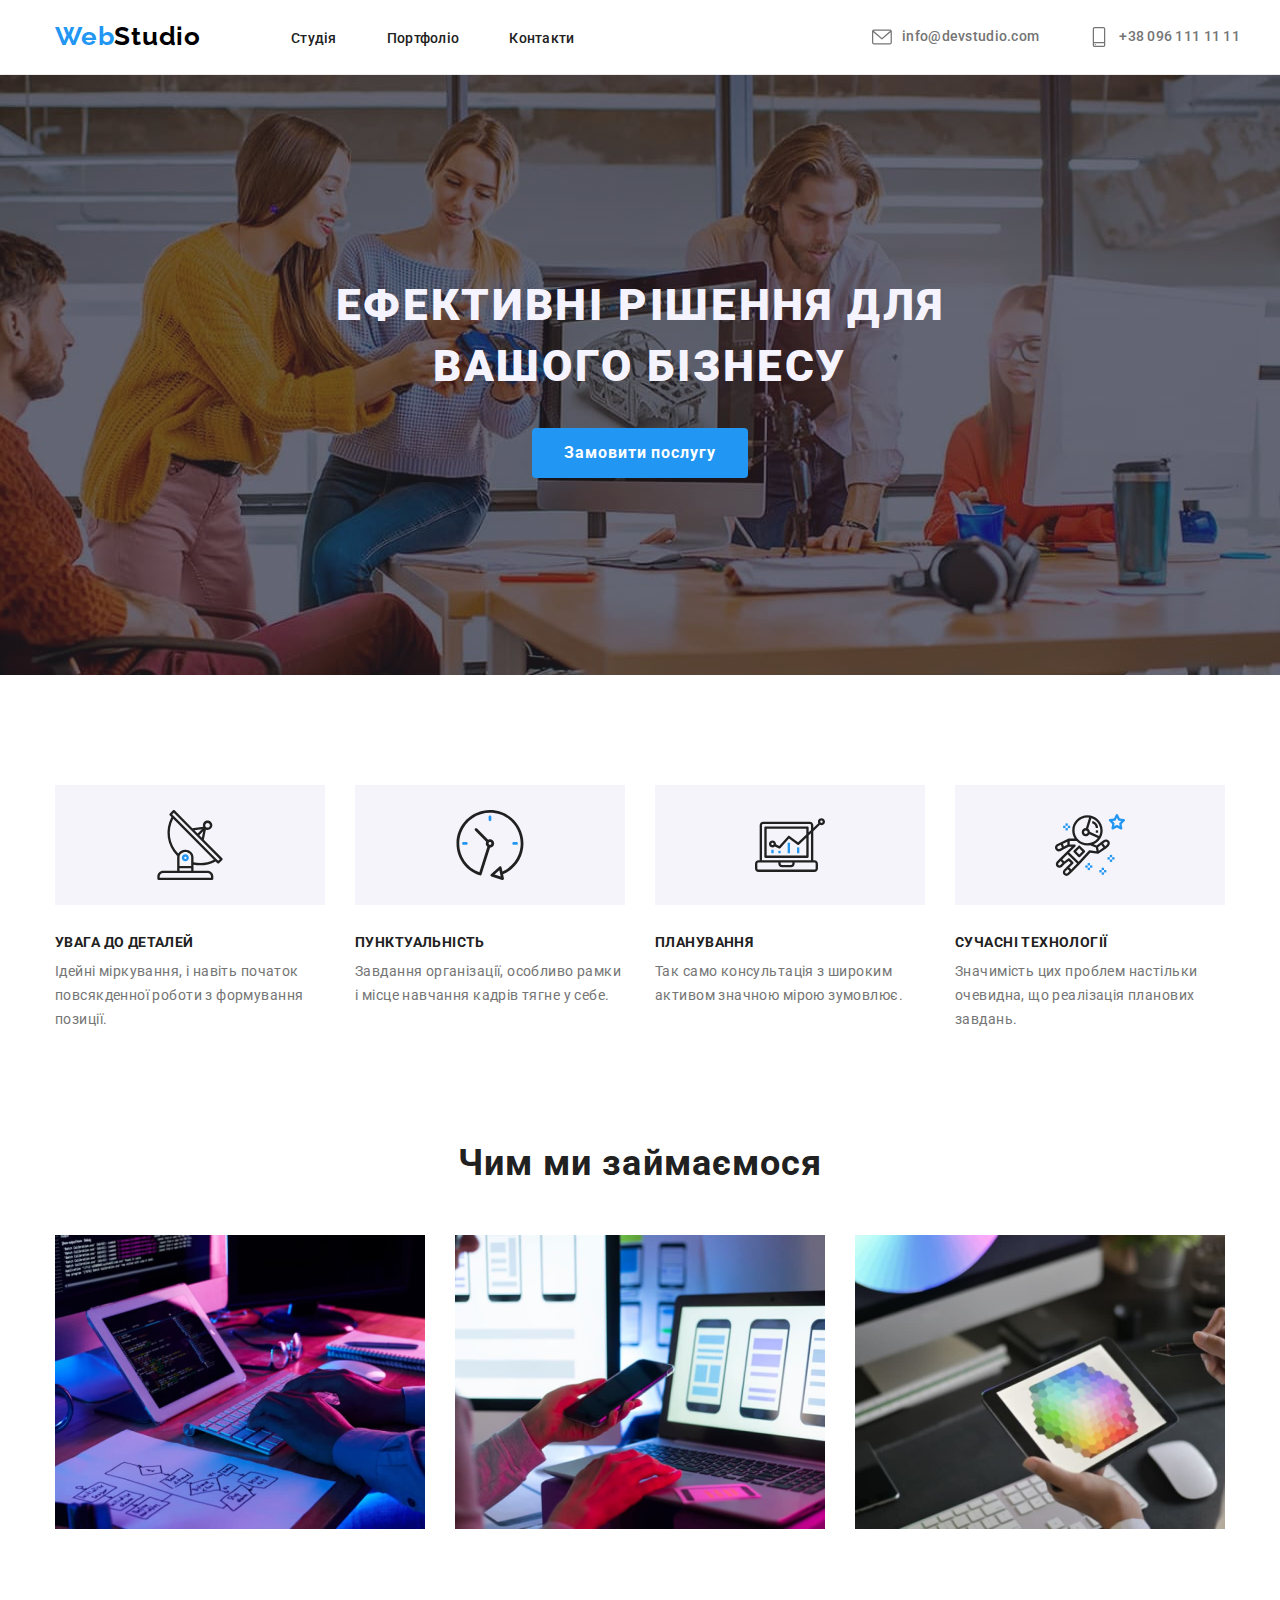
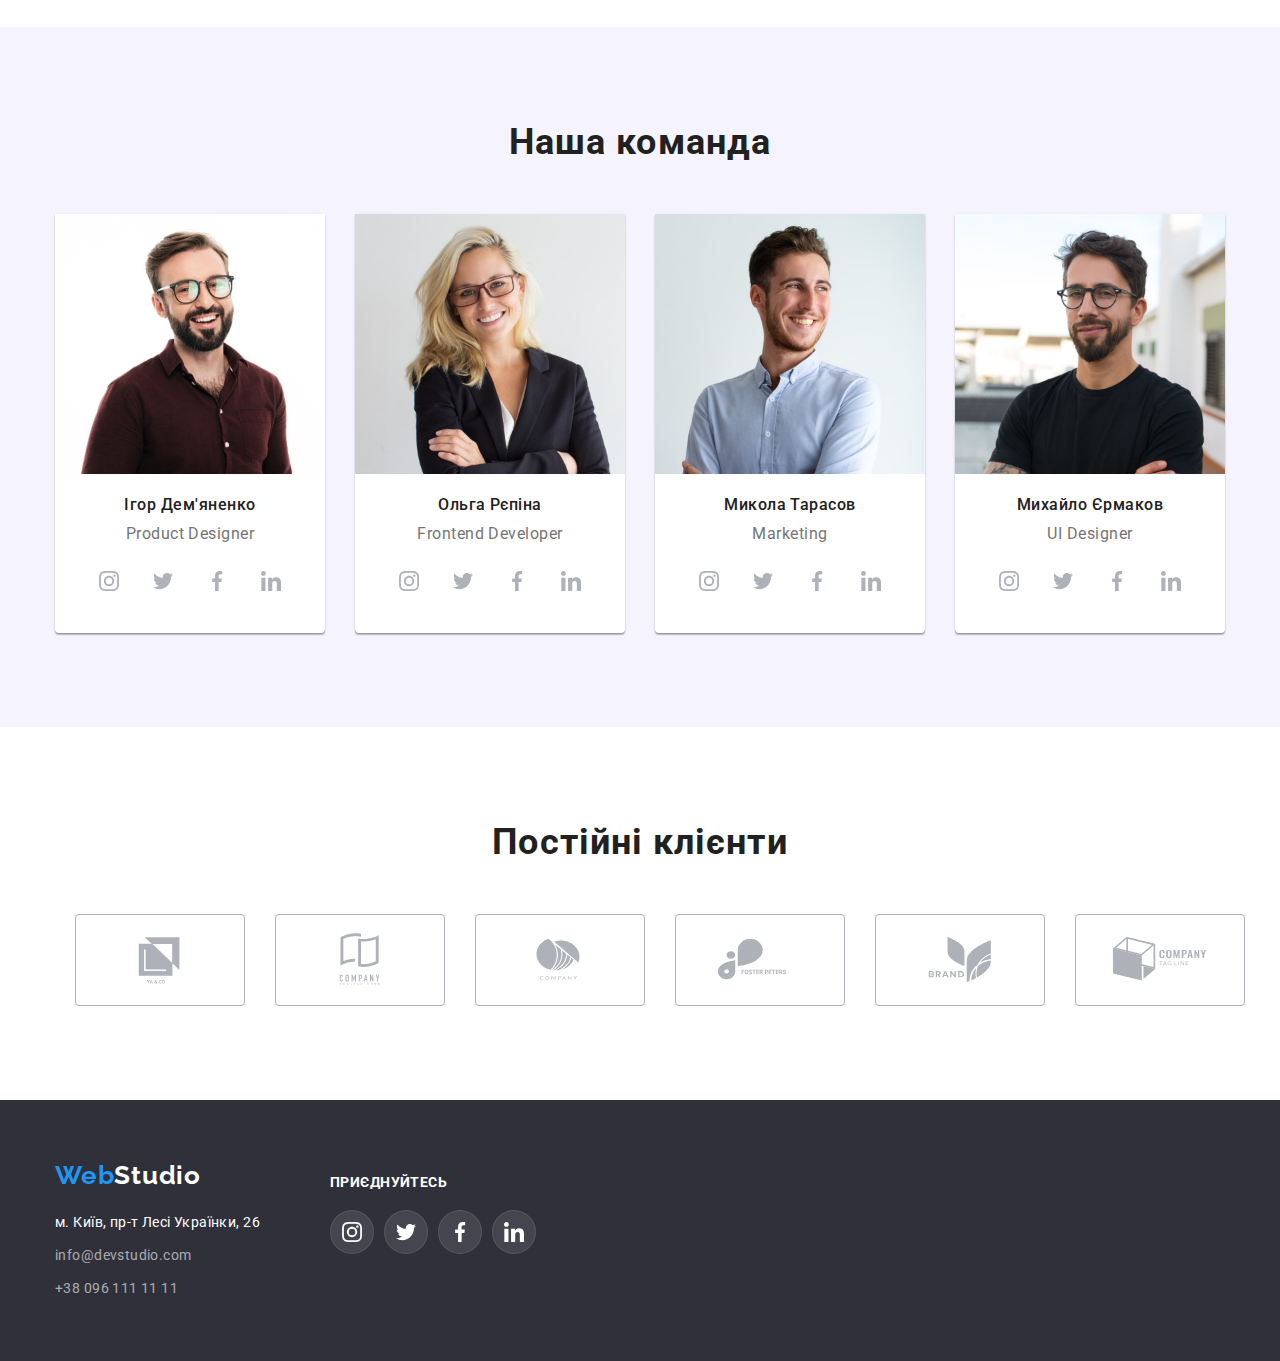
==== index.html @ 4352161a "begin" ====
<!DOCTYPE html>
<html lang="uk">

<head>
    <meta charset="UTF-8">
    <meta http-equiv="X-UA-Compatible" content="IE=edge">
    <meta name="viewport" content="width=device-width, initial-scale=1.0">
    <title>MainPage</title>
    <link rel="preconnect" href="https://fonts.googleapis.com">
    <link rel="preconnect" href="https://fonts.gstatic.com" crossorigin>
    <link href="https://fonts.googleapis.com/css2?family=Raleway:wght@700&family=Roboto:wght@400;500;700;900&display=swap"
        rel="stylesheet">
    <link rel="stylesheet" href="https://cdnjs.cloudflare.com/ajax/libs/modern-normalize/1.1.0/modern-normalize.min.css">    
    <link rel="stylesheet" href="./styles/style.css">
    
</head>

<body>
    <header class="header1">
        <div class="container-first">
        <a href="" class="text-web link">Web<span class="text-studio">Studio</span></a>
        <nav class="nav">
            <ul class="nav-list list">
                <li class="item"><a href="index.html" class="header-links link">Студія</a></li>
                <li class="item"><a href="portfolio.html" class="header-links link">Портфоліо</a></li>
                <li class="item"><a href="" class="header-links link">Контакти</a></li>
            </ul>
        </nav>
        <ul class="address-list list">
        <li class="item">
        <a href="mailto:info@devstudio.com" class="header-link link"><svg class="envelope-icon" width="20" height="20">
        <use href="./images/icons.svg#icon-envelopeh"></use>
        </svg>info@devstudio.com</a></li>
        <li class="item">
        <a href="tel:+380961111111" class="header-link link"><svg class="icon-smartphone" width="20" height="20">
            <use href="./images/icons.svg#icon-smartphone"></use>
        </svg>+38 096 111 11 11</a></li>
        </ul>
        </div>
    </header>
    <main>
        <section class="main-header">
            <div class="container">
            <h1 class="efect-decision">Ефективні рішення для вашого бізнесу</h1>
            <button class="order-service" type="button">Замовити послугу</button>
            </div>
        </section>
        <section class="studio-facts">
            <div class="container">
            <ul class="studio-facts-container list">
                <li class="studio-facts-item antenna-icon">
                    <h3 class="facts-header">увага до деталей</h3>
                    <p class="description-items">Ідейні міркування, і навіть початок повсякденної роботи з формування
                        позиції.</p>
                </li>
                <li class="studio-facts-item clock-icon">
                    <h3 class="facts-header">пунктуальність</h3>
                    <p class="description-items">Завдання організації, особливо рамки і місце навчання кадрів тягне у
                        себе.</p>
                </li>
                <li class="studio-facts-item diagram-icon">
                    <h3 class="facts-header">планування</h3>
                    <p class="description-items">Так само консультація з широким активом значною мірою зумовлює.</p>
                </li>
                <li class="studio-facts-item astronaut-icon">
                    <h3 class="facts-header">сучасні технології</h3>
                    <p class="description-items">Значимість цих проблем настільки очевидна, що реалізація планових
                        завдань.</p>
                </li>
            </ul>
            </div>
        </section>
        <section class="activities">
            <div class="container">
            <h2 class="job-header">Чим ми займаємося</h2>
            <ul class="pictures list">
                <li class="pictures-item">
                    <img class="item-image1" src="./images/laptop.jpg" alt="лептоп" width="370" height="294">
                </li>
                <li class="pictures-item">
                    <img class="item-image2" src="./images/phone.jpg" alt="смартфон" width="370" height="294">
                </li>
                <li class="pictures-item">
                    <img class="item-image3" src="./images/color.jpg" alt="палітра" width="370" height="294">
                </li>
            </ul>
            </div>
        </section>
        <section class="studio-team">
            <div class="container">
            <h2 class="job-header">Наша команда</h2>
            <ul class="studio-team-container list">
                <li class="name-card">
                    <img src="./images/11.jpg" alt="Ігор Дем'яненко" width="270" height="260">
                    <h3 class="name">Ігор Дем'яненко</h3>
                    <p class="description-team-items">Product Designer</p>
                    <div>
                    <ul class="social-team list">
                        <li class="social-team-item">
                            <a href="" class="social-team-link link"><svg class="social-team-icon" width="20" height="20">
                                    <use href="./images/icons.svg#icon-instagram"></use>
                                </svg></a>
                        </li>
                        <li class="social-team-item">
                            <a href="" class="social-team-link link"><svg class="social-team-icon" width="20" height="20">
                                    <use href="./images/icons.svg#icon-twitter"></use>
                                </svg></a>
                        </li>
                        <li class="social-team-item">
                            <a href="" class="social-team-link link"><svg class="social-team-icon" width="20" height="20">
                                    <use href="./images/icons.svg#icon-facebook"></use>
                                </svg></a>
                        </li>
                        <li class="social-team-item">
                            <a href="" class="social-team-link link"><svg class="social-team-icon" width="20" height="20">
                                    <use href="./images/icons.svg#icon-linkedin"></use>
                                </svg></a>
                        </li>
                    </ul>
                    </div>
                </li>
                <li class="name-card">
                    <img src="./images/12.jpg" alt="Ольга Рєпіна" width="270" height="260">
                    <h3 class="name">Ольга Рєпіна</h3>
                    <p class="description-team-items">Frontend Developer</p>
                    <div>
                        <ul class="social-team list">
                            <li class="social-team-item">
                                <a href="" class="social-team-link link"><svg class="social-team-icon" width="20" height="20">
                                        <use href="./images/icons.svg#icon-instagram"></use>
                                    </svg></a>
                            </li>
                            <li class="social-team-item">
                                <a href="" class="social-team-link link"><svg class="social-team-icon" width="20" height="20">
                                        <use href="./images/icons.svg#icon-twitter"></use>
                                    </svg></a>
                            </li>
                            <li class="social-team-item">
                                <a href="" class="social-team-link link"><svg class="social-team-icon" width="20" height="20">
                                        <use href="./images/icons.svg#icon-facebook"></use>
                                    </svg></a>
                            </li>
                            <li class="social-team-item">
                                <a href="" class="social-team-link link"><svg class="social-team-icon" width="20" height="20">
                                        <use href="./images/icons.svg#icon-linkedin"></use>
                                    </svg></a>
                            </li>
                        </ul>
                    </div>
                </li>
                <li class="name-card">
                    <img src="./images/13.jpg" alt="Микола Тарасов" width="270" height="260">
                    <h3 class="name">Микола Тарасов</h3>
                    <p class="description-team-items">Marketing</p>
                    <div>
                        <ul class="social-team list">
                            <li class="social-team-item">
                                <a href="" class="social-team-link link"><svg class="social-team-icon" width="20" height="20">
                                        <use href="./images/icons.svg#icon-instagram"></use>
                                    </svg></a>
                            </li>
                            <li class="social-team-item">
                                <a href="" class="social-team-link link"><svg class="social-team-icon" width="20" height="20">
                                        <use href="./images/icons.svg#icon-twitter"></use>
                                    </svg></a>
                            </li>
                            <li class="social-team-item">
                                <a href="" class="social-team-link link"><svg class="social-team-icon" width="20" height="20">
                                        <use href="./images/icons.svg#icon-facebook"></use>
                                    </svg></a>
                            </li>
                            <li class="social-team-item">
                                <a href="" class="social-team-link link"><svg class="social-team-icon" width="20" height="20">
                                        <use href="./images/icons.svg#icon-linkedin"></use>
                                    </svg></a>
                            </li>
                        </ul>
                    </div>
                </li>
                <li class="name-card">
                    <img src="./images/14.jpg" alt="Михайло Єрмаков" width="270" height="260">
                    <h3 class="name">Михайло Єрмаков</h3>
                    <p class="description-team-items">UI Designer</p>
                    <div>
                        <ul class="social-team list">
                            <li class="social-team-item">
                                <a href="" class="social-team-link link"><svg class="social-team-icon" width="20" height="20">
                                        <use href="./images/icons.svg#icon-instagram"></use>
                                    </svg></a>
                            </li>
                            <li class="social-team-item">
                                <a href="" class="social-team-link link"><svg class="social-team-icon" width="20" height="20">
                                        <use href="./images/icons.svg#icon-twitter"></use>
                                    </svg></a>
                            </li>
                            <li class="social-team-item">
                                <a href="" class="social-team-link link"><svg class="social-team-icon" width="20" height="20">
                                        <use href="./images/icons.svg#icon-facebook"></use>
                                    </svg></a>
                            </li>
                            <li class="social-team-item">
                                <a href="" class="social-team-link link"><svg class="social-team-icon" width="20" height="20">
                                        <use href="./images/icons.svg#icon-linkedin"></use>
                                    </svg></a>
                            </li>
                        </ul>
                    </div>
                </li>
            </ul>
            </div>
        </section>
        <section class="clients">
            <div class="container">
                <h2 class="job-header">Постійні клієнти</h2>
                <ul class="client list">
                    <li class="client-item">
                        <a href="" class="client-link link"><svg class="logo-icon" width="106" height="60">
                                <use href="./images/icons.svg#icon-Logo"></use>
                            </svg></a>
                    </li>
                    <li class="client-item">
                        <a href="" class="client-link link"><svg class="logo-icon" width="106" height="60">
                                <use href="./images/icons.svg#icon-Logo1"></use>
                            </svg></a>
                    </li>
                    <li class="client-item">
                        <a href="" class="client-link link"><svg class="logo-icon" width="106" height="60">
                                <use href="./images/icons.svg#icon-Logo2"></use>
                            </svg></a>
                    </li>
                    <li class="client-item">
                        <a href="" class="client-link link"><svg class="logo-icon" width="106" height="60">
                                <use href="./images/icons.svg#icon-Logo3"></use>
                            </svg></a>
                    </li>
                    <li class="client-item">
                        <a href="" class="client-link link"><svg class="logo-icon" width="106" height="60">
                                <use href="./images/icons.svg#icon-Logo4"></use>
                            </svg></a>
                    </li>
                    <li class="client-item">
                        <a href="" class="client-link link"><svg class="logo-icon" width="106" height="60">
                                <use href="./images/icons.svg#icon-Logo5"></use>
                            </svg></a>
                    </li>
                </ul>
            </div>
        </section>
    </main>
    <footer class="footer">
        <div class="container container-footer">
        <div class="footer-web">
        <a href="" class="text-web2 link">Web<span class="text-studi">Studio</span></a>
        <address>
            <ul class="list-addr list">
                <li class="foot-li"><a href="https://www.google.com/maps/place/Lesi+Ukrainky+Blvd,+26,+Kyiv,+02000/@50.4265841,30.538249,21z/data=!4m5!3m4!1s0x40d4cf0e033ecbe9:0x57a4dffefec77da0!8m2!3d50.4265807!4d30.5383858"
                        target="_blank" rel="noopener noreferrer nofollow" class="address link">м. Київ, пр-т Лесі Українки, 26</a></li>
                <li class="foot-li"><a href="mailto:info@devstudio.com" class="mail-tel link">info@devstudio.com</a></li>
                <li class="foot-li"><a href="tel:+380961111111" class="mail-tel link">+38 096 111 11 11</a></li>
            </ul>
        </address>
        </div>
        <div class="join">
            <p class="join-text">приєднуйтесь</p>
            <ul class="social list">
                <li class="social-item">
                    <a href="" class="social-link link"><svg class="social-icon" width="20" height="20">
                            <use href="./images/icons.svg#icon-instagram"></use>
                        </svg></a>
                </li>
                <li class="social-item">
                    <a href="" class="social-link link"><svg class="social-icon" width="20" height="20">
                            <use href="./images/icons.svg#icon-twitter"></use>
                        </svg></a>
                </li>
                <li class="social-item">
                    <a href="" class="social-link link"><svg class="social-icon" width="20" height="20">
                            <use href="./images/icons.svg#icon-facebook"></use>
                        </svg></a>
                </li>
                <li class="social-item">
                    <a href="" class="social-link link"><svg class="social-icon" width="20" height="20">
                            <use href="./images/icons.svg#icon-linkedin"></use>
                        </svg></a>
                </li>
                </ul>
        </div>
        </div>
    </footer>
</body>

</html>
---- styles/style.css ----
:root {
    --footer-header-color: #2F303A;
    --back-color: #FFFFFF;
    --web-text: #2196f3;
    --text-color: #000000;
    --team-back: #F5F4FE;
    --link-color: #212121;
    --head-link: #757575;
    --navigate: #F5F4FA;
    --color-button: #188CE8;
    --border-color: #ececec;
    --cards-border: #EEEEEE;
    --mail-tel: rgba(255, 255, 255, 0.6);
    --header-color: rgba(47, 48, 58, 0.4);
}
body {
    font-family: 'Roboto', sans-serif;
    background-color: var(--back-color);
}
.link {
    text-decoration: none;
}
.list {
    list-style: none;
}
.main-header {
    display: block;
    text-align: center;
    align-items: center;
    margin-left: auto;
    margin-right: auto;
    padding-top: 200px;
    padding-bottom: 200px;
    max-width: 1600px;
    height: 600px;
    background-color: var(--footer-header-color);
    background-image: linear-gradient(to right, var(--header-color), var(--header-color)), url("../images/teams.jpg");
    background-repeat: no-repeat;
    background-position: center;
    background-size: cover;
    }
.container {
    width: 1200px;
    margin-left: auto;
    margin-right: auto;
    margin-bottom: 0px;
    padding-left: 15px;
    padding-right: 15px;
}

.efect-decision {
    width: 696px;
    font-weight: 900;
    font-size: 44px;
    line-height: 1.4;
    letter-spacing: 0.06em;
    text-transform: uppercase;
    color: var(--team-back);
    margin-left: auto;
    margin-right: auto;
    margin-top: 0px;
    margin-bottom: 30px;
}

.order-service {
    width: 216px;
    height: 50px;
    font-family: 'Roboto', sans-serif;
    background: #2196F3;
    border-radius: 4px;
    font-weight: 700;
    font-size: 16px;
    line-height: 1.9;
    letter-spacing: 0.06em;
    color: var(--back-color);
    border: none;
    cursor: pointer;
}
.order-service:hover,.order-service:focus {
    background: var(--color-button);
    box-shadow: 0px 4px 4px rgba(0, 0, 0, 0.15);
}
.header1 {
    padding: 0px;
    border-bottom-width: 1px;
    border-bottom-style: solid;
    border-bottom-color: var(--border-color);
}
.container-first {
    display: flex;
    align-items: center;
    width: 1200px;
    margin-left: auto;
    margin-right: auto;
    margin-bottom: 0px;
    padding-left: 15px;
    
}
.nav-list {
    display: flex;
    margin: 0;
    padding: 0px;
}
.nav-list .item:not(:last-child) {
    margin-right: 50px;
}

.address-list {
    display: flex;
    flex-wrap: wrap;
    padding: 0px;
    margin-left: auto;
    margin-top: 0px;
    margin-bottom: 0px;
   
}
.address-list .item:not(:last-child) {
    margin-right: 50px;
}
.icon-smartphone {
    margin-right: 10px;
}
.header-link:hover, .header-link:focus .icon-smartphone {
    fill: var(--web-text);
}
.envelope-icon {
    margin-right: 10px;
}
.header-link:hover, .header-link:focus .envelope-icon {
    fill: var(--web-text);
}

.list-addr {
    display: block;
    padding: 0px;
    margin-top: 20px;
    margin-bottom: 0px;
}
.foot-li:not(:last-child) {
    margin-bottom: 9px;
}
.foot-li {
    padding:0px;
}

.studio-facts {
    padding-top: 94px;
}
.studio-facts-container {
    display: flex;
    flex-wrap: nowrap;
    padding: 0px;
}
.studio-facts-item {
    width: 270px;
    padding-top: 0px;    
    padding-bottom: 0px;

}
.studio-facts-container .studio-facts-item:not(:last-child) {
    margin-right: 30px;

}
.studio-facts-item::before {
    display: block;
    content: "";
    height: 120px;
    background-size: content;
    background-repeat: no-repeat;
    background-position: center;
    background-color: #F5F4FA;
    margin-bottom: 30px;
}
.antenna-icon::before {
    background-image: url("../images/antenna1.svg");
}
.clock-icon::before {
    background-image: url("../images/clock1.svg");
}
.diagram-icon::before {
    background-image: url("../images/diagram1.svg");
}
.astronaut-icon::before {
    background-image: url("../images/astronaut1.svg");
}
.activities {
    padding-top: 94px;
    padding-bottom: 94px;
}
.pictures {
    display: flex;
    flex-wrap: wrap;
    padding-left: 0px;
    margin: 0px;
    align-items: center;
} 
.pictures-item {
    width: 370px;
}
.pictures .pictures-item:not(:last-child){
    margin-right: 30px;
}
.footer {
    background-color: var(--footer-header-color);
    padding-top: 60px;
    padding-bottom: 60px;

}
.button-list {
    display: flex;
    justify-content: center;
    padding: 0px;
    margin-bottom: 50px;
    margin-top: 0px;
}
.studio-chapters-container {
    display: flex;
    flex-wrap: wrap;
    padding: 0px;
    margin-top: 0px;
    margin-bottom: 0px;
}
.studio-chapters-item {
    width: 370px;
    margin-right: 30px;
    margin-bottom: 30px;
}
.studio-chapters-item:hover, .studio-chapters-item:focus {
    box-shadow: 0px 1px 1px rgba(0, 0, 0, 0.12), 0px 4px 4px rgba(0, 0, 0, 0.06), 1px 4px 6px rgba(0, 0, 0, 0.16);
}

.studio-chapters-item:nth-child(3n) {
    margin-right: 0px;
}
.studio-chapters-item:nth-last-child(-n+3) {
    margin-bottom: 0px;
}
.studio-team {
    padding-top: 94px;
    padding-bottom: 94px;
    background-color: var(--team-back);
    text-align: center;
}
.studio-team-container {
    display: flex;
    flex-wrap: wrap;
    padding-left: 0px;
    margin: 0px;
    text-align: center;
    align-items: center;
}
.name-card {
    width: 270px;
    padding-bottom: 30px;
}
.studio-team-container .name-card:not(:last-child) {
    margin-right: 30px;
}
.clients {
    margin-top: 94px;
    margin-bottom: 94px;
}
.client {
    display: flex;
    justify-content: center;
    align-items: center;
    gap: 30px;
}
.client-link {
    display: flex;
    align-items: center;
    justify-content: center;
    border: 1px solid #AFB1B8;
    border-radius: 4px;
    color: #AFB1B8;
    width: 170px;
    height: 92px;
}
.client-link:hover, .client-link:focus {
    border-color: var(--web-text);
    color: var(--web-text);
}
.logo-icon {
    fill: currentColor;
}
.text-web {
    margin-right: 90px;
    font-family: 'Raleway', sans-serif;
    font-weight: 700;
    font-size: 26px;
    line-height: 1.2;
    letter-spacing: 0.03em;
    color: var(--web-text);
}
.text-web2 {
    font-family: 'Raleway', sans-serif;
    font-weight: 700;
    font-size: 26px;
    line-height: 1.2;
    letter-spacing: 0.03em;
    color: var(--web-text);
}
.text-studio {
    font-family: 'Raleway', sans-serif;
    font-weight: 700;
    font-size: 26px;
    line-height: 1.2;
    letter-spacing: 0.03em;
    color: var(--text-color);
}
.text-studi {
    margin-bottom: 20px;
    font-family: 'Raleway', sans-serif;
    font-weight: 700;
    font-size: 26px;
    line-height: 1.2;
    letter-spacing: 0.03em;
    color: var(--back-color);
}
.nav-list .header-links {
    display: block;
    font-weight: 500;
    font-size: 14px;
    line-height: 1.2;
    letter-spacing: 0.02em;
    color: var(--link-color);
    padding-top: 30px;
    padding-bottom: 27px;   
}

.header-link {
    display: flex;
    align-items: center;
    font-weight: 500;
    font-size: 14px;
    line-height: 1.1;
    letter-spacing: 0.02em;
    color: var(--head-link);
    fill: var(--head-link);

}
.link:hover, .link:focus {
    color: var(--web-text);
}


.facts-header {
    margin-top: 0px;
    padding: 0px;
    margin-bottom: 10px;
    font-weight: 700;
    font-size: 14px;
    line-height: 1.1;
    letter-spacing: 0.03em;
    text-transform: uppercase;
    color: var(--link-color);
}
.description-items {
    margin-top: 0px;
    margin-bottom: 0px;
    padding: 0px;
    font-weight: 400;
    font-size: 14px;
    line-height: 1.7;
    letter-spacing: 0.03em;
    color: var(--head-link);
}
.job-header {
    font-weight: 700;
    font-size: 36px;
    line-height: 1.2;
    text-align: center;
    letter-spacing: 0.03em;
    color: var(--link-color);
    padding: 0px;
    margin-top:0px;
    margin-bottom: 50px;
}
.name {
    margin-top: 30;
    margin-bottom: 10px;
    font-weight: 500;
    font-size: 16px;
    line-height: 19px;
    text-align: center;
    letter-spacing: 0.03em;
    color: var(--link-color);
}
.description-team-items {
    font-weight: 400;
    font-size: 16px;
    line-height: 1.2;
    text-align: center;
    letter-spacing: 0.03em;
    color: var(--head-link);
    margin-top: 0px;
    margin-bottom: 16px;
    margin-left: 0px;
    margin-right: 0px;
}
.address {
    font-family: 'Roboto', sans-serif;
    font-style: normal;
    font-weight: 400;
    font-size: 14px;
    line-height: 1.7;
    letter-spacing: 0.03em;
    color: var(--back-color);
    padding: 0px;
    margin: 0px;
}
.mail-tel {
    font-family: 'Roboto';
    font-style: normal;
    font-weight: 400;
    font-size: 14px;
    line-height: 1.7;
    letter-spacing: 0.03em;
    color: var(--mail-tel);
    padding: 0px;
    margin: 0px;
}
.name-card {
    background-color: var(--back-color);
    box-shadow: 0px 1px 3px rgba(0, 0, 0, 0.12), 0px 1px 1px rgba(0, 0, 0, 0.14), 0px 2px 1px rgba(0, 0, 0, 0.2);
    border-radius: 0px 0px 4px 4px;
    padding: 0px;
}
.portfolio-head {
    width: 332px;
    margin: 0px;
    padding: 0px;
    font-weight: 700;
    font-size: 18px;
    line-height: 2;
    letter-spacing: 0.06em;
    color: var(--link-color);  
}
.description-chapters {
    margin: 0px;
    padding: 0px;
    font-weight: 400;
    font-size: 16px;
    line-height: 1.9;
    letter-spacing: 0.03em;
    color: var(--head-link);   
}
.border {
    padding-top: 20px;
    padding-bottom: 20px;
    padding-left: 24px;
    padding-right: 24px;
    border: 1px;
    border-style: solid;
    border-color: var(--cards-border);
}
.port-img {
    display: block;
}
.navigate {
    height: 38px;
    padding-left: 22px;
    padding-right: 22px;
    font-family: 'Roboto', sans-serif;
    font-style: normal;
    font-weight: 500;
    font-size: 16px;
    line-height: 1.6;
    text-align: center;
    letter-spacing: 0.03em;
    color: var(--link-color);
    background: var(--navigate);
    border-radius: 4px;
    border: none;
    cursor: pointer;
}
.navigate:hover, .navigate:focus {
    background: var(--web-text);
    box-shadow: 0px 3px 1px rgba(0, 0, 0, 0.1), 0px 1px 2px rgba(0, 0, 0, 0.08), 0px 2px 2px rgba(0, 0, 0, 0.12);
    color: var(--back-color);
    }
.button-list .nav-button:not(:last-child) {
    margin-right: 8px;
}
.hidden {
    position: absolute;
    white-space: nowrap;
    width: 1px;
    height: 1px;
    overflow: hidden;
    border: 0;
    padding: 0;
    clip: rect(0 0 0 0);
    clip-path: inset(50%);
    margin: -1px;
}
.main-header2 {
    padding-top: 94px;
    padding-bottom: 94px;
}
.social {
    display: flex;
    justify-content: left;
    align-items: left;
    gap: 10px;
    padding-left: 0px;
}
.social-link {
    display: flex;
    align-items: center;
    justify-content: center;
    border: 1px solid rgba(255, 255, 255, 0.1);
    border-radius: 100px;
    background: rgba(255, 255, 255, 0.1);
    color: #AFB1B8;
    width: 44px;
    height: 44px;
}

.social-link:hover,
.social-link:focus {
    background: var(--web-text);
}

.social-icon {
    fill: var(--back-color);
}
.join-text {
    font-family: 'Roboto';
    font-style: normal;
    font-weight: 700;
    font-size: 14px;
    line-height: 16px;
    letter-spacing: 0.03em;
    text-transform: uppercase;
    color: var(--back-color);
    margin-bottom: 20px;
    padding: 0px;
}
.container-footer {
    display: flex;
}
.join {
    display: block;
    width: 210px;
    margin-left: 0px;
    margin-bottom: 0px;
}
.footer-web {
    margin-right: 70px;
}
.social-team {
    display: flex;
    justify-content: center;
    align-items: center;
    gap: 10px;
    padding-left: 0px;
    margin-bottom: 30px;
}

.social-team-link {
    display: flex;
    align-items: center;
    justify-content: center;
    border: 1px solid rgba(255, 255, 255, 0.1);
    border-radius: 100px;
    color: #AFB1B8;
    width: 44px;
    height: 44px;
}
.social-team-icon {
    fill: currentColor;
}
.social-team-link:hover,
.social-team-link:focus {
    background: var(--web-text);
    color: #FFFFFF;
}
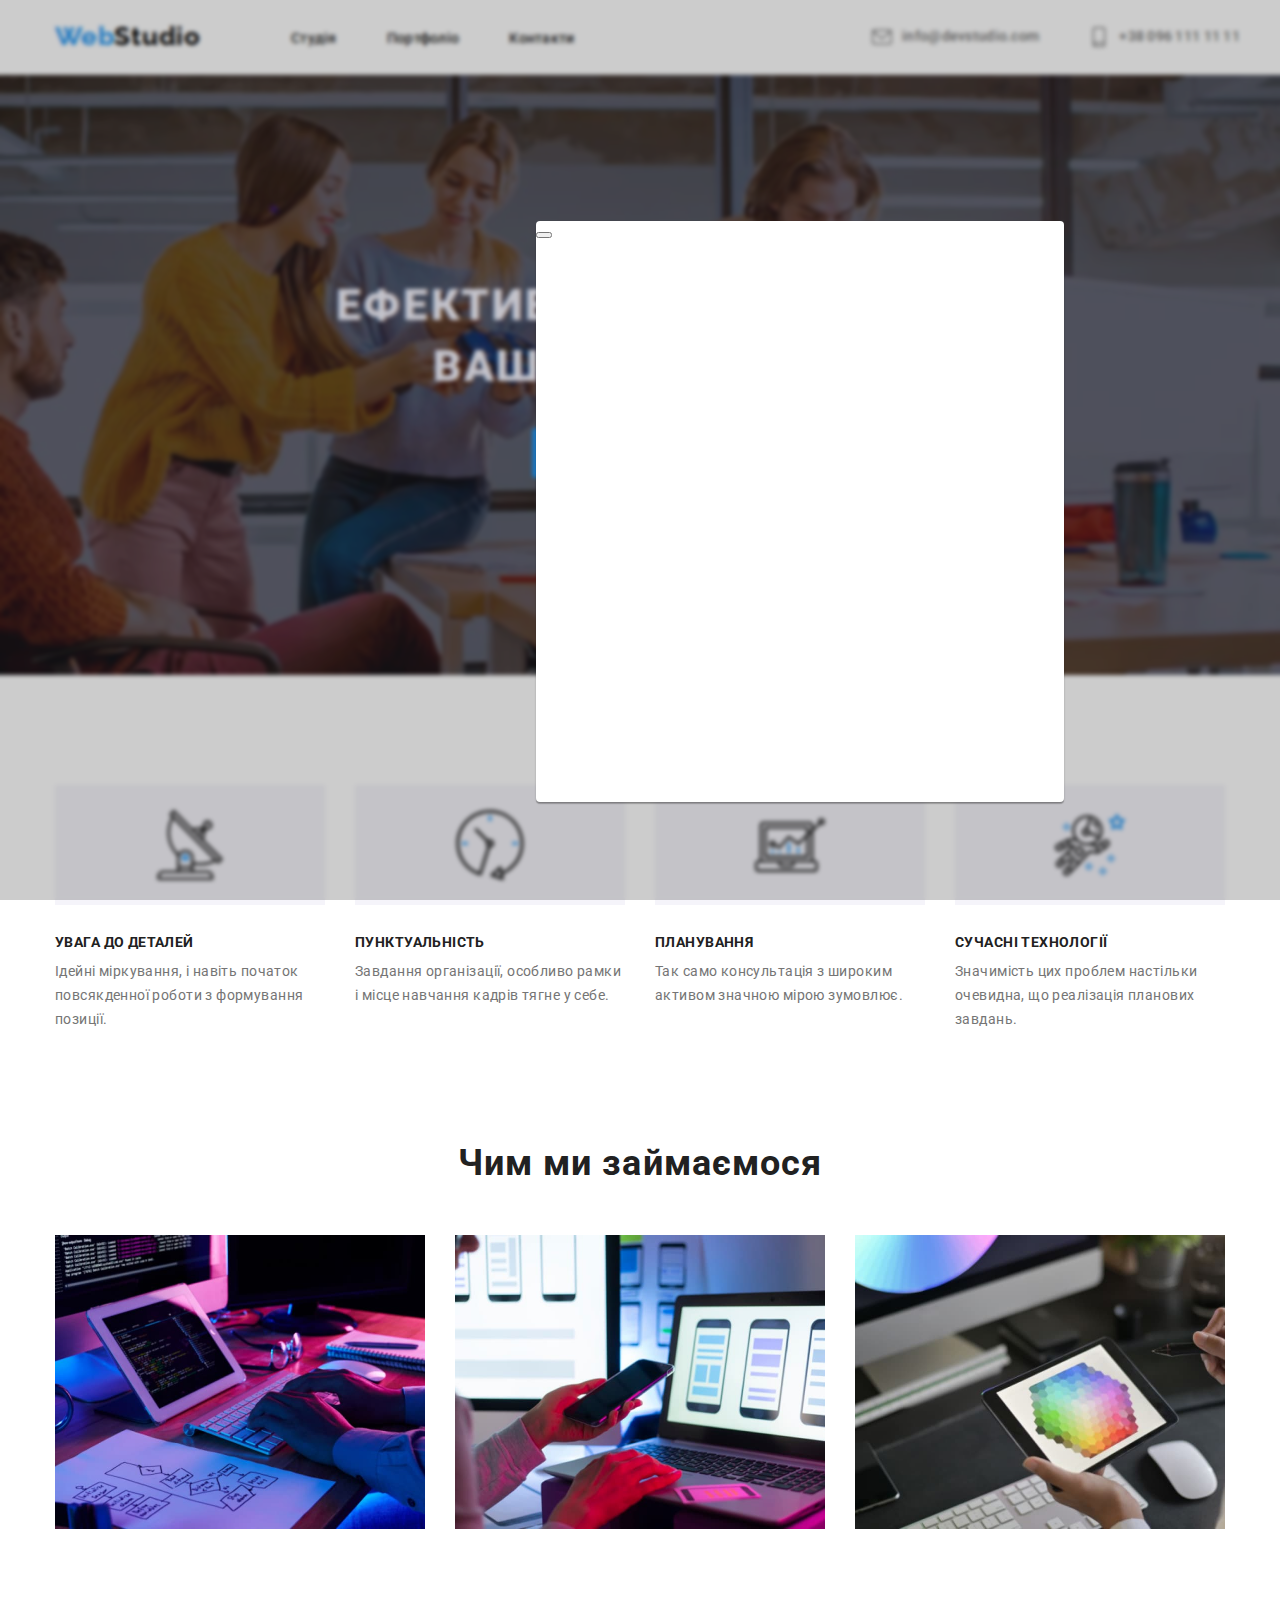
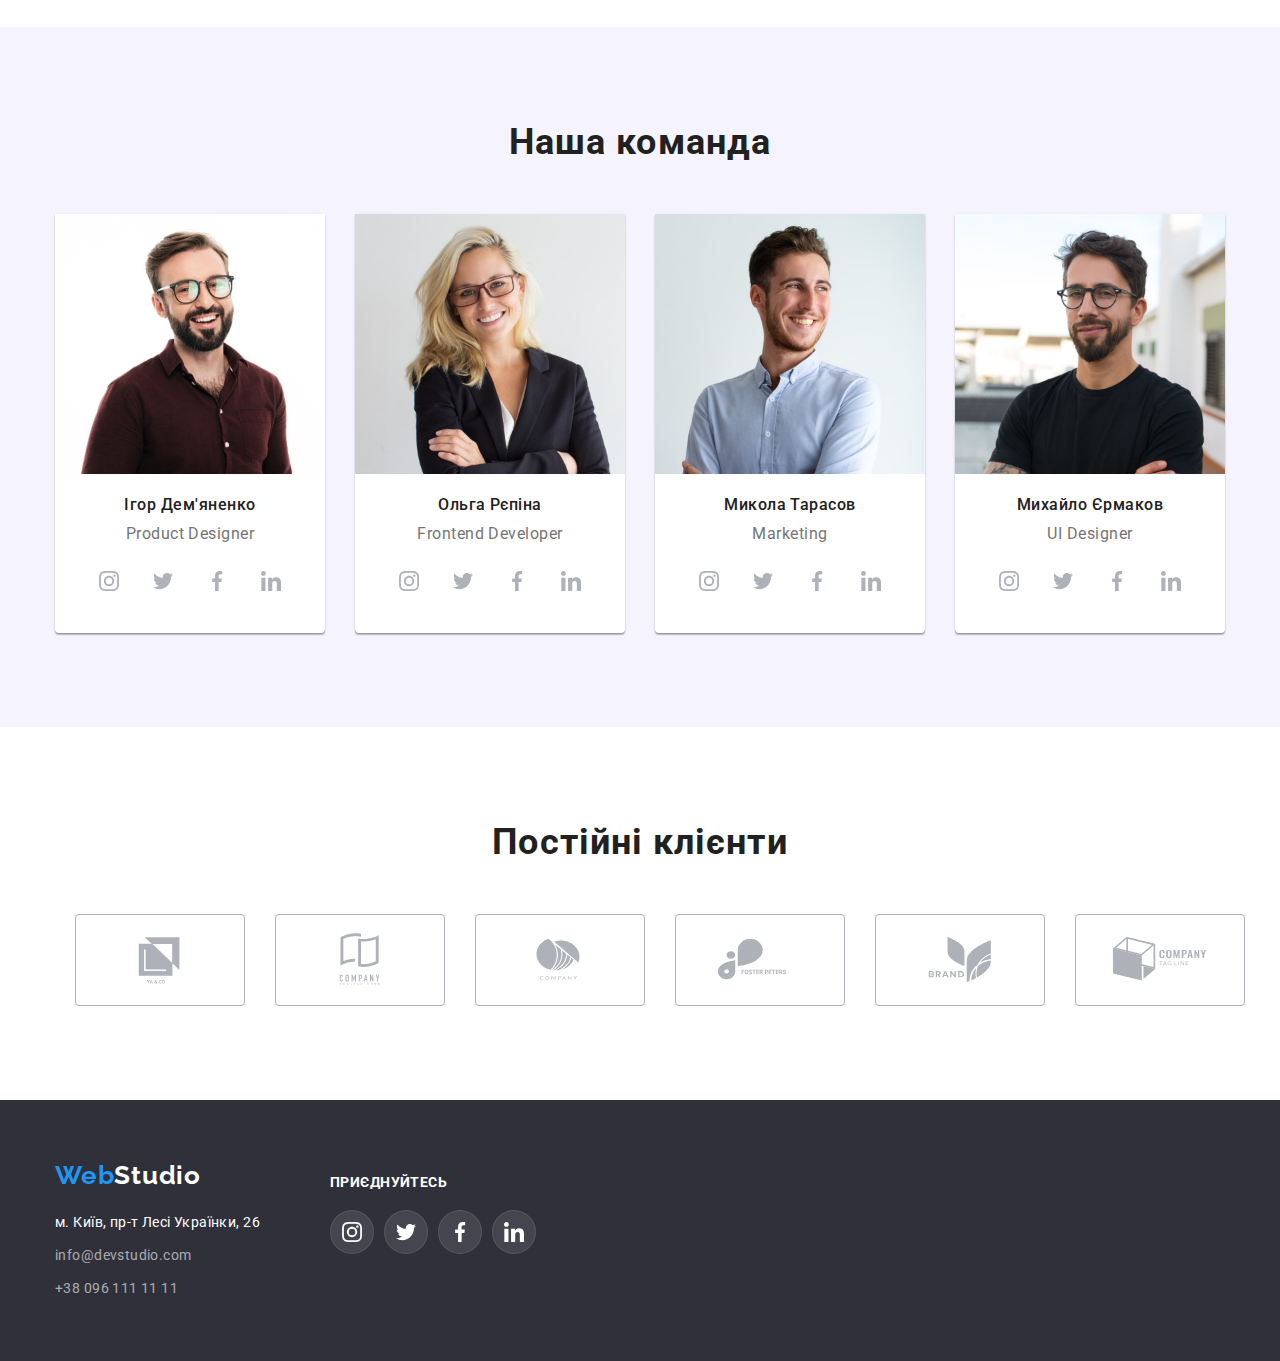
==== commit c3fbdbfd: "modal" ====
--- a/index.html
+++ b/index.html
@@ -287,6 +287,11 @@
         </div>
         </div>
     </footer>
+    <div class="backdrop">
+        <div class="modal">
+            <button class="close-btn" type="button"></button>
+        </div>
+    </div>
 </body>
 
 </html>--- a/styles/style.css
+++ b/styles/style.css
@@ -576,7 +576,27 @@
     background: var(--web-text);
     color: #FFFFFF;
 }
-
-
-
-
+.backdrop {
+    z-index: 1000;
+    position:fixed;
+    top: 0;
+    left: 0;
+    width: 100%;
+    height: 100%;
+    background-color: rgba(0, 0, 0, 0.2);
+    backdrop-filter: blur(2px);
+}
+.modal {
+    width: 528px;
+    min-height: 581px;
+    position: absolute;
+    left: 536px;
+    top: 221px;
+    border-radius: 4px;
+    background-color: var(--back-color);
+    box-shadow: 0px 1px 3px rgba(0, 0, 0, 0.12), 0px 1px 1px rgba(0, 0, 0, 0.14), 0px 2px 1px rgba(0, 0, 0, 0.2);
+}
+
+
+
+
